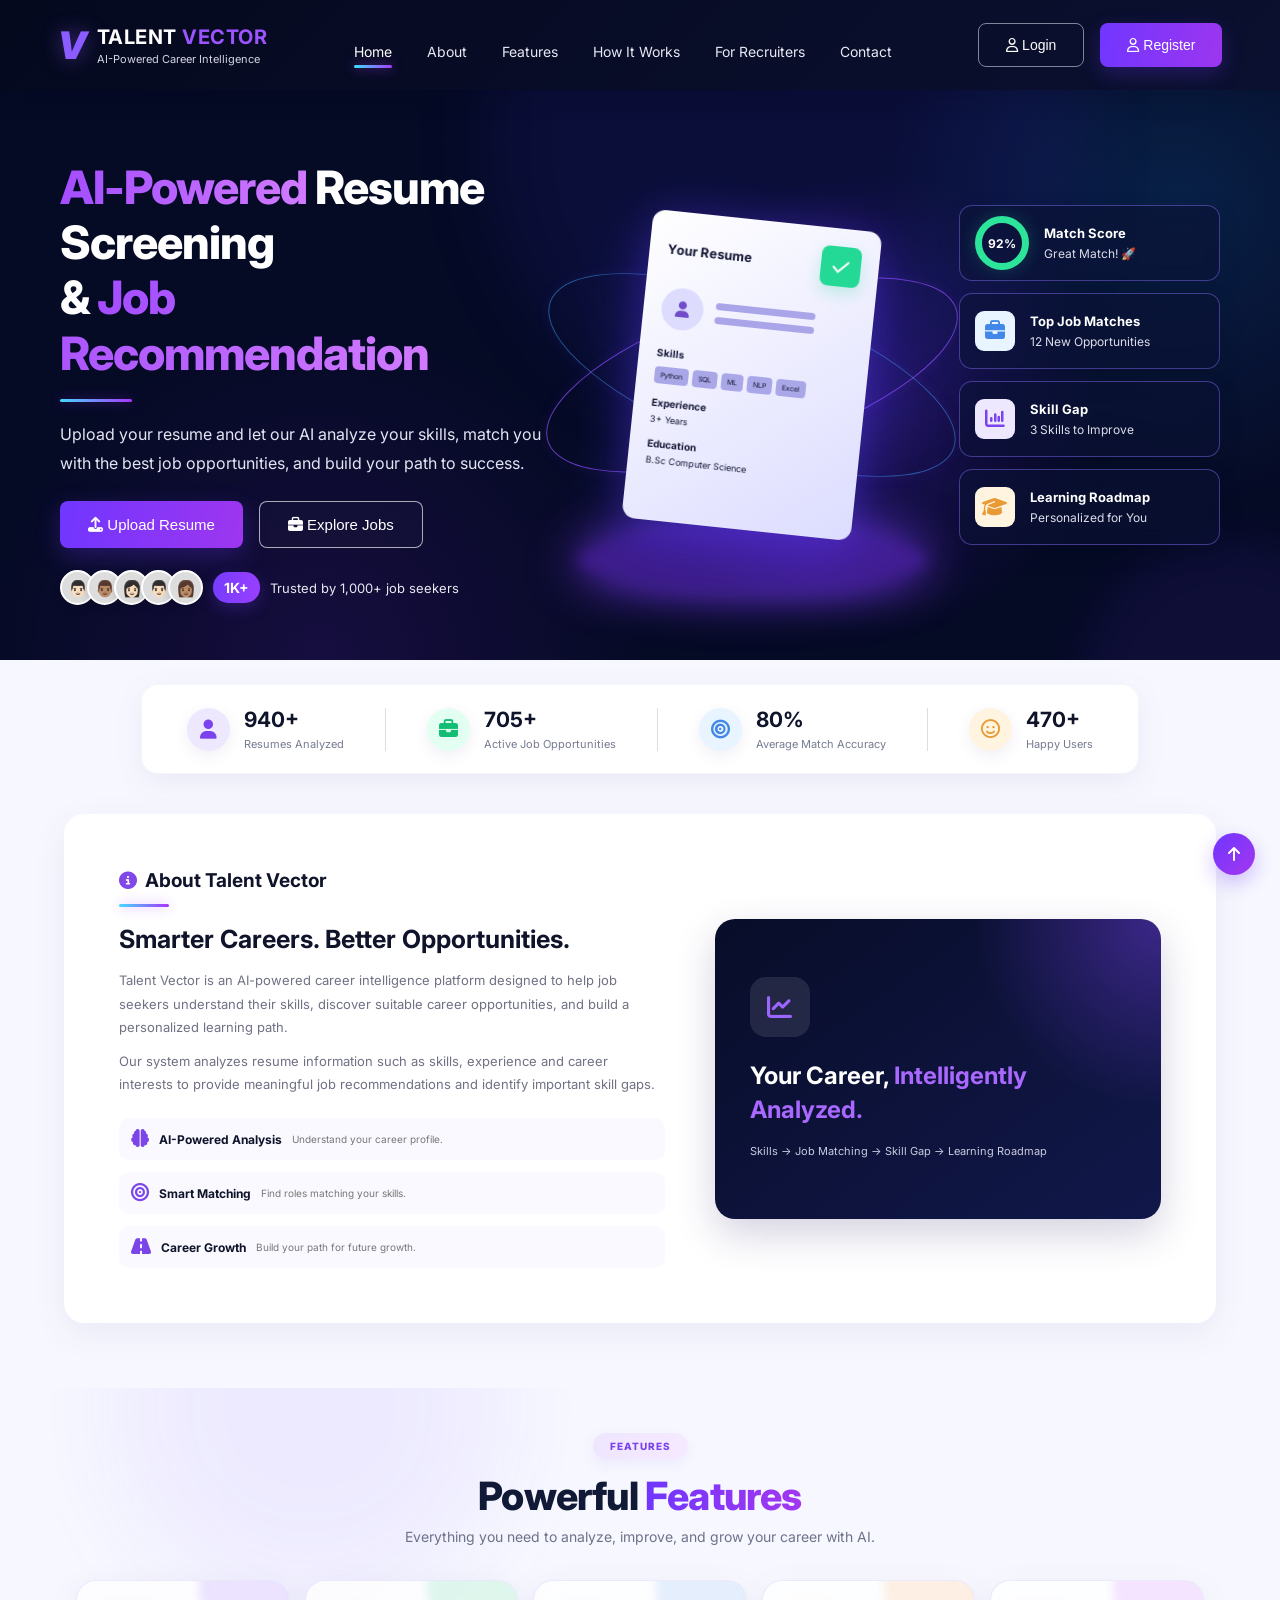
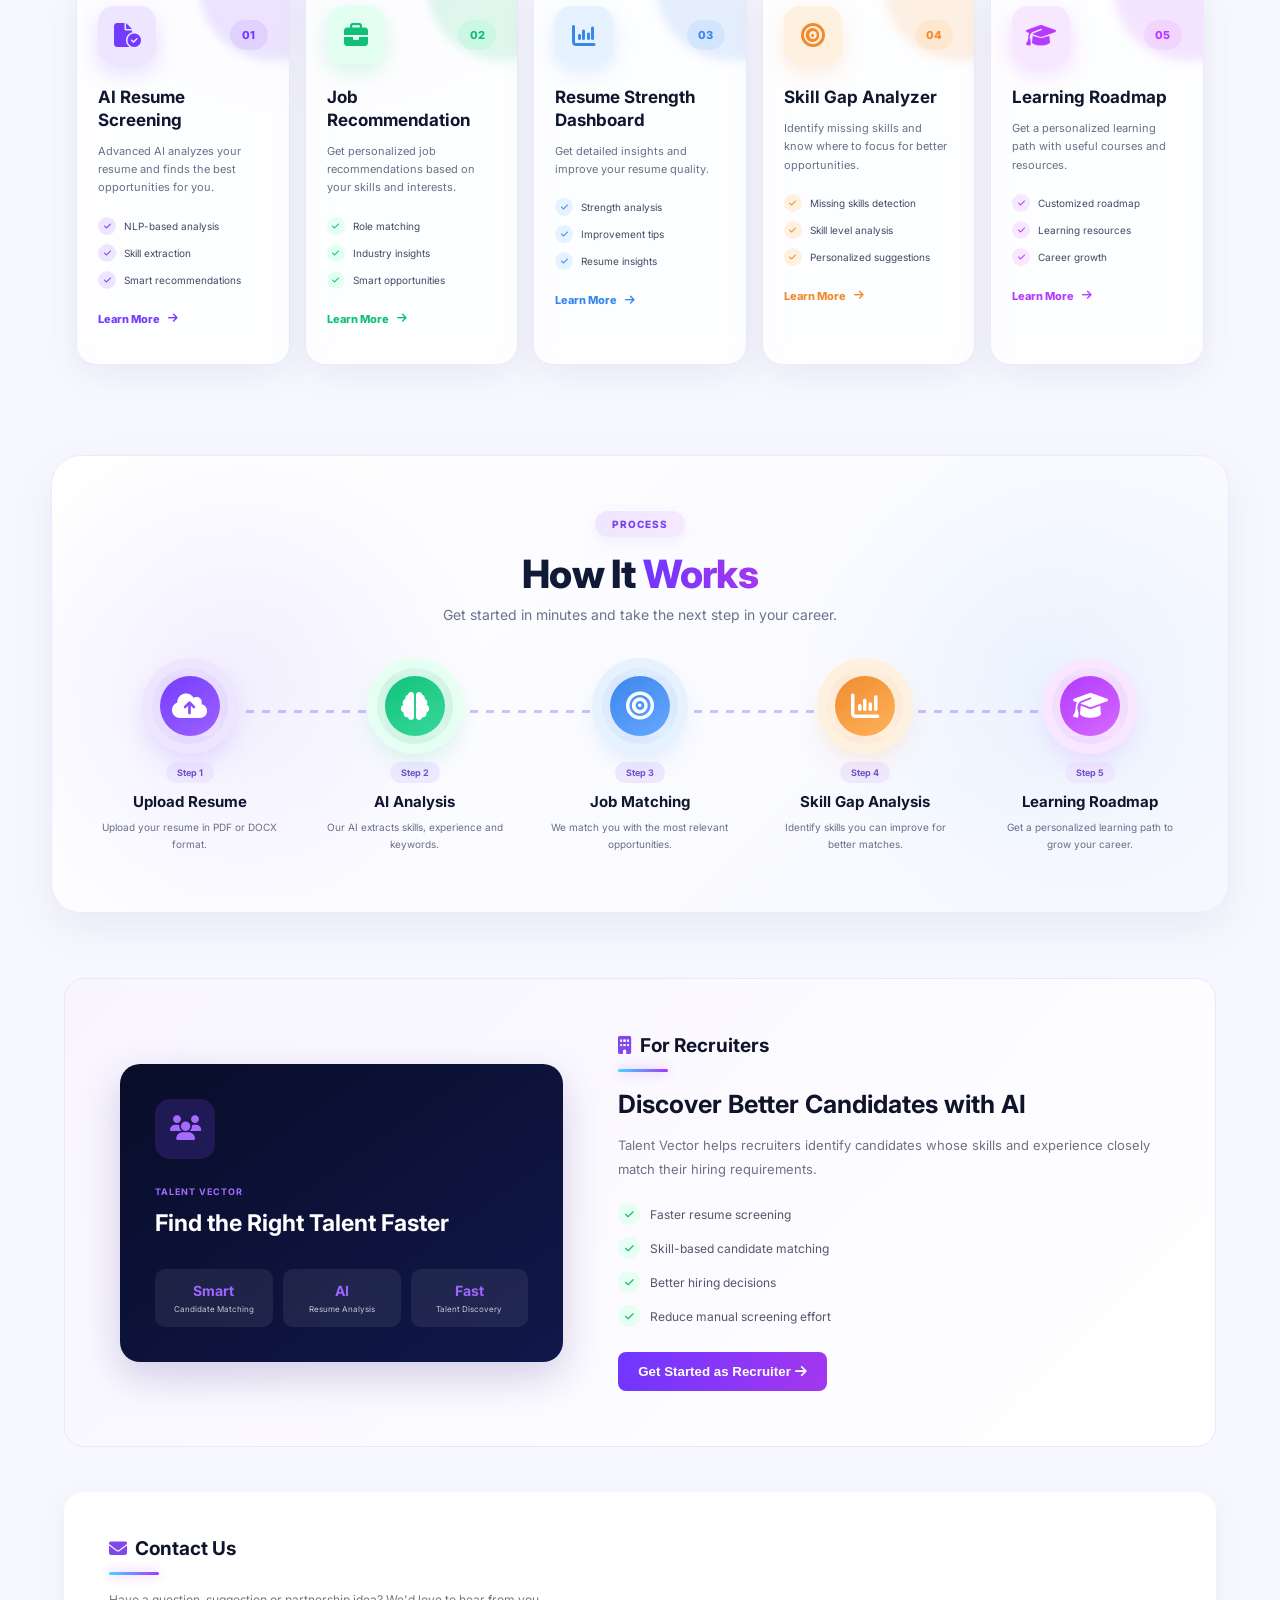
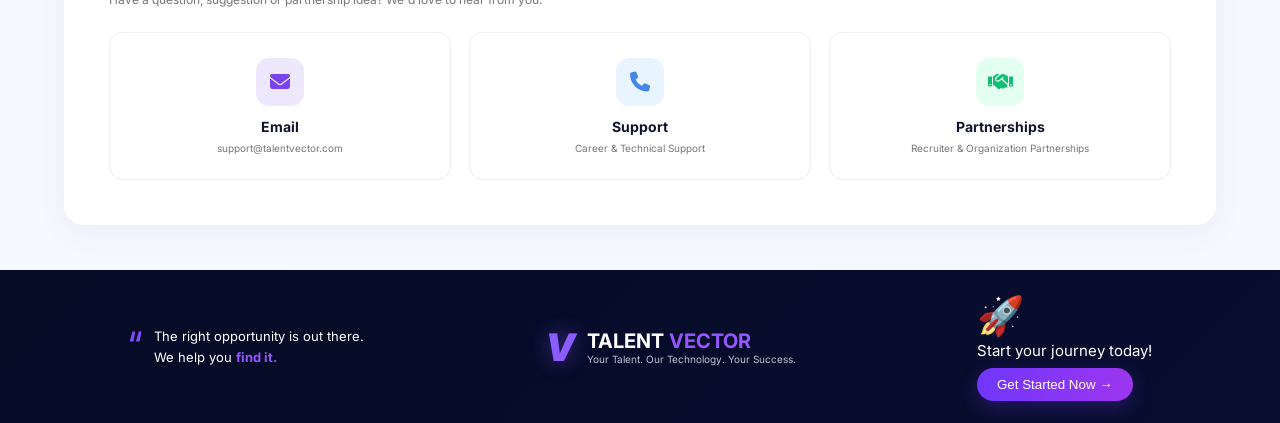
==== index.html @ 970f3a68 "Initial Talent Vector project" ====
<!DOCTYPE html>
<html lang="en">

<head>
    <meta charset="UTF-8">
    <meta name="viewport" content="width=device-width, initial-scale=1.0">

    <title>Talent Vector - AI Career Intelligence</title>

    <link rel="stylesheet" href="style.css">

    <link rel="preconnect" href="https://fonts.googleapis.com">
    <link rel="preconnect" href="https://fonts.gstatic.com" crossorigin>

    <link href="https://fonts.googleapis.com/css2?family=Inter:wght@400;500;600;700;800&display=swap"
          rel="stylesheet">

    <link rel="stylesheet"
          href="https://cdnjs.cloudflare.com/ajax/libs/font-awesome/6.5.2/css/all.min.css">
</head>

<body>

<!-- =====================================================
     NAVBAR
===================================================== -->

<header class="navbar" id="top">

    <div class="logo">

        <div class="logo-icon">V</div>

        <div>
            <h2>TALENT <span>VECTOR</span></h2>
            <p>AI-Powered Career Intelligence</p>
        </div>

    </div>


    <nav>

        <a href="#home" class="active">
            Home
        </a>

        <a href="#about">
            About
        </a>

        <a href="#features">
            Features
        </a>

        <a href="#how">
            How It Works
        </a>

        <a href="#recruiters">
            For Recruiters
        </a>

        <a href="#contact">
            Contact
        </a>

    </nav>


    <div class="nav-buttons">

        <button class="login-btn"
                onclick="window.location.href='login.html'">

            <i class="fa-regular fa-user"></i>
            Login

        </button>


        <button class="register-btn"
                onclick="window.location.href='register.html'">

            <i class="fa-regular fa-user"></i>
            Register

        </button>

    </div>

</header>


<!-- =====================================================
     HOME / HERO
===================================================== -->

<section class="hero" id="home">

    <div class="hero-content">

        <h1>

            <span>AI-Powered</span>
            Resume Screening

            <br>

            & <span>Job Recommendation</span>

        </h1>


        <div class="title-line"></div>


        <p>

            Upload your resume and let our AI analyze your skills,
            match you with the best job opportunities, and
            build your path to success.

        </p>


        <div class="hero-buttons">

            <button class="primary-btn"
                    onclick="uploadResume()">

                <i class="fa-solid fa-upload"></i>

                Upload Resume

            </button>


            <button class="secondary-btn"
                    onclick="window.location.href='dashboard.html'">

                <i class="fa-solid fa-briefcase"></i>

                Explore Jobs

            </button>

        </div>


        <div class="trusted">

            <div class="avatars">

                <span>👨🏻</span>
                <span>👨🏽</span>
                <span>👩🏻</span>
                <span>👨🏻</span>
                <span>👩🏽</span>

            </div>


            <div class="trusted-number">
                1K+
            </div>


            <p>
                Trusted by 1,000+ job seekers
            </p>

        </div>


        <input
            type="file"
            id="resumeInput"
            accept=".pdf,.doc,.docx"
            hidden>

    </div>



    <!-- =================================================
         RESUME VISUAL
    ================================================== -->

    <div class="resume-area">

        <div class="orbit orbit1"></div>
        <div class="orbit orbit2"></div>


        <div class="resume-card">

            <div class="resume-header">

                <strong>
                    Your Resume
                </strong>

                <div class="shield">
                    ✓
                </div>

            </div>


            <div class="profile">

                <div class="profile-icon">

                    <i class="fa-solid fa-user"></i>

                </div>


                <div class="profile-lines">

                    <span></span>
                    <span></span>

                </div>

            </div>


            <h4>
                Skills
            </h4>


            <div class="skills">

                <span>Python</span>
                <span>SQL</span>
                <span>ML</span>
                <span>NLP</span>
                <span>Excel</span>

            </div>


            <h4>
                Experience
            </h4>

            <p>
                3+ Years
            </p>


            <h4>
                Education
            </h4>

            <p>
                B.Sc Computer Science
            </p>

        </div>


        <div class="glow-circle"></div>

    </div>



    <!-- =================================================
         SCORE CARDS
    ================================================== -->

    <div class="score-cards">

        <div class="score-card">

            <div class="circle-score">

                <span>
                    92%
                </span>

            </div>


            <div>

                <h3>
                    Match Score
                </h3>

                <p>
                    Great Match! 🚀
                </p>

            </div>

        </div>


        <div class="score-card">

            <div class="card-icon blue">

                <i class="fa-solid fa-briefcase"></i>

            </div>


            <div>

                <h3>
                    Top Job Matches
                </h3>

                <p>
                    12 New Opportunities
                </p>

            </div>

        </div>


        <div class="score-card">

            <div class="card-icon purple">

                <i class="fa-solid fa-chart-column"></i>

            </div>


            <div>

                <h3>
                    Skill Gap
                </h3>

                <p>
                    3 Skills to Improve
                </p>

            </div>

        </div>


        <div class="score-card">

            <div class="card-icon orange">

                <i class="fa-solid fa-graduation-cap"></i>

            </div>


            <div>

                <h3>
                    Learning Roadmap
                </h3>

                <p>
                    Personalized for You
                </p>

            </div>

        </div>

    </div>

</section>



<!-- =====================================================
     STATISTICS
===================================================== -->

<section class="stats">

    <div class="stat">

        <div class="stat-icon purple">
            <i class="fa-solid fa-user"></i>
        </div>

        <div>

            <h2>
                1,000+
            </h2>

            <p>
                Resumes Analyzed
            </p>

        </div>

    </div>


    <div class="divider"></div>


    <div class="stat">

        <div class="stat-icon green">
            <i class="fa-solid fa-briefcase"></i>
        </div>

        <div>

            <h2>
                750+
            </h2>

            <p>
                Active Job Opportunities
            </p>

        </div>

    </div>


    <div class="divider"></div>


    <div class="stat">

        <div class="stat-icon blue">
            <i class="fa-solid fa-bullseye"></i>
        </div>

        <div>

            <h2>
                85%
            </h2>

            <p>
                Average Match Accuracy
            </p>

        </div>

    </div>


    <div class="divider"></div>


    <div class="stat">

        <div class="stat-icon orange">
            <i class="fa-regular fa-face-smile"></i>
        </div>

        <div>

            <h2>
                500+
            </h2>

            <p>
                Happy Users
            </p>

        </div>

    </div>

</section>



<!-- =====================================================
     ABOUT
===================================================== -->

<section class="about-section" id="about">

    <div class="about-content">

        <div class="section-heading">

            <i class="fa-solid fa-circle-info"></i>

            <h2>
                About Talent Vector
            </h2>

        </div>


        <div class="heading-line"></div>


        <h3>
            Smarter Careers. Better Opportunities.
        </h3>


        <p>
            Talent Vector is an AI-powered career intelligence
            platform designed to help job seekers understand
            their skills, discover suitable career opportunities,
            and build a personalized learning path.
        </p>


        <p>
            Our system analyzes resume information such as
            skills, experience and career interests to provide
            meaningful job recommendations and identify
            important skill gaps.
        </p>


        <div class="about-highlights">

            <div>

                <i class="fa-solid fa-brain"></i>

                <strong>
                    AI-Powered Analysis
                </strong>

                <span>
                    Understand your career profile.
                </span>

            </div>


            <div>

                <i class="fa-solid fa-bullseye"></i>

                <strong>
                    Smart Matching
                </strong>

                <span>
                    Find roles matching your skills.
                </span>

            </div>


            <div>

                <i class="fa-solid fa-road"></i>

                <strong>
                    Career Growth
                </strong>

                <span>
                    Build your path for future growth.
                </span>

            </div>

        </div>

    </div>


    <div class="about-visual">

        <div class="about-box">

            <div class="about-icon">
                <i class="fa-solid fa-chart-line"></i>
            </div>

            <h3>
                Your Career,
                <span>Intelligently Analyzed.</span>
            </h3>

            <p>
                Skills → Job Matching → Skill Gap →
                Learning Roadmap
            </p>

        </div>

    </div>

</section>



<!-- =====================================================
     POWERFUL FEATURES
===================================================== -->

<section class="premium-features" id="features">

    <div class="premium-heading">

        <span class="section-pill">
            FEATURES
        </span>

        <h2>
            Powerful <span>Features</span>
        </h2>

        <p>
            Everything you need to analyze, improve,
            and grow your career with AI.
        </p>

    </div>


    <div class="premium-feature-grid">


        <!-- FEATURE 01 -->

        <div class="premium-feature-card feature-purple">

            <div class="feature-top">

                <div class="premium-feature-icon">
                    <i class="fa-solid fa-file-circle-check"></i>
                </div>

                <span class="feature-number">
                    01
                </span>

            </div>


            <h3>
                AI Resume Screening
            </h3>


            <p>
                Advanced AI analyzes your resume
                and finds the best opportunities for you.
            </p>


            <div class="feature-checks">

                <span>
                    <i class="fa-solid fa-check"></i>
                    NLP-based analysis
                </span>

                <span>
                    <i class="fa-solid fa-check"></i>
                    Skill extraction
                </span>

                <span>
                    <i class="fa-solid fa-check"></i>
                    Smart recommendations
                </span>

            </div>


            <a href="#how">
                Learn More
                <i class="fa-solid fa-arrow-right"></i>
            </a>

        </div>



        <!-- FEATURE 02 -->

        <div class="premium-feature-card feature-green">

            <div class="feature-top">

                <div class="premium-feature-icon">
                    <i class="fa-solid fa-briefcase"></i>
                </div>

                <span class="feature-number">
                    02
                </span>

            </div>


            <h3>
                Job Recommendation
            </h3>


            <p>
                Get personalized job recommendations
                based on your skills and interests.
            </p>


            <div class="feature-checks">

                <span>
                    <i class="fa-solid fa-check"></i>
                    Role matching
                </span>

                <span>
                    <i class="fa-solid fa-check"></i>
                    Industry insights
                </span>

                <span>
                    <i class="fa-solid fa-check"></i>
                    Smart opportunities
                </span>

            </div>


            <a href="#how">
                Learn More
                <i class="fa-solid fa-arrow-right"></i>
            </a>

        </div>



        <!-- FEATURE 03 -->

        <div class="premium-feature-card feature-blue">

            <div class="feature-top">

                <div class="premium-feature-icon">
                    <i class="fa-solid fa-chart-column"></i>
                </div>

                <span class="feature-number">
                    03
                </span>

            </div>


            <h3>
                Resume Strength Dashboard
            </h3>


            <p>
                Get detailed insights and improve
                your resume quality.
            </p>


            <div class="feature-checks">

                <span>
                    <i class="fa-solid fa-check"></i>
                    Strength analysis
                </span>

                <span>
                    <i class="fa-solid fa-check"></i>
                    Improvement tips
                </span>

                <span>
                    <i class="fa-solid fa-check"></i>
                    Resume insights
                </span>

            </div>


            <a href="#how">
                Learn More
                <i class="fa-solid fa-arrow-right"></i>
            </a>

        </div>



        <!-- FEATURE 04 -->

        <div class="premium-feature-card feature-orange">

            <div class="feature-top">

                <div class="premium-feature-icon">
                    <i class="fa-solid fa-bullseye"></i>
                </div>

                <span class="feature-number">
                    04
                </span>

            </div>


            <h3>
                Skill Gap Analyzer
            </h3>


            <p>
                Identify missing skills and know
                where to focus for better opportunities.
            </p>


            <div class="feature-checks">

                <span>
                    <i class="fa-solid fa-check"></i>
                    Missing skills detection
                </span>

                <span>
                    <i class="fa-solid fa-check"></i>
                    Skill level analysis
                </span>

                <span>
                    <i class="fa-solid fa-check"></i>
                    Personalized suggestions
                </span>

            </div>


            <a href="#how">
                Learn More
                <i class="fa-solid fa-arrow-right"></i>
            </a>

        </div>



        <!-- FEATURE 05 -->

        <div class="premium-feature-card feature-pink">

            <div class="feature-top">

                <div class="premium-feature-icon">
                    <i class="fa-solid fa-graduation-cap"></i>
                </div>

                <span class="feature-number">
                    05
                </span>

            </div>


            <h3>
                Learning Roadmap
            </h3>


            <p>
                Get a personalized learning path
                with useful courses and resources.
            </p>


            <div class="feature-checks">

                <span>
                    <i class="fa-solid fa-check"></i>
                    Customized roadmap
                </span>

                <span>
                    <i class="fa-solid fa-check"></i>
                    Learning resources
                </span>

                <span>
                    <i class="fa-solid fa-check"></i>
                    Career growth
                </span>

            </div>


            <a href="#how">
                Learn More
                <i class="fa-solid fa-arrow-right"></i>
            </a>

        </div>

    </div>

</section>



<!-- =====================================================
     HOW IT WORKS
===================================================== -->

<section class="premium-how" id="how">

    <div class="premium-heading">

        <span class="section-pill">
            PROCESS
        </span>

        <h2>
            How It <span>Works</span>
        </h2>

        <p>
            Get started in minutes and take the next
            step in your career.
        </p>

    </div>


    <div class="process-wrapper">

        <div class="process-line"></div>


        <!-- STEP 1 -->

        <div class="process-step">

            <div class="process-icon process-purple">

                <i class="fa-solid fa-cloud-arrow-up"></i>

            </div>

            <span class="process-number">
                Step 1
            </span>

            <h3>
                Upload Resume
            </h3>

            <p>
                Upload your resume in PDF
                or DOCX format.
            </p>

        </div>



        <!-- STEP 2 -->

        <div class="process-step">

            <div class="process-icon process-green">

                <i class="fa-solid fa-brain"></i>

            </div>

            <span class="process-number">
                Step 2
            </span>

            <h3>
                AI Analysis
            </h3>

            <p>
                Our AI extracts skills,
                experience and keywords.
            </p>

        </div>



        <!-- STEP 3 -->

        <div class="process-step">

            <div class="process-icon process-blue">

                <i class="fa-solid fa-bullseye"></i>

            </div>

            <span class="process-number">
                Step 3
            </span>

            <h3>
                Job Matching
            </h3>

            <p>
                We match you with the most
                relevant opportunities.
            </p>

        </div>



        <!-- STEP 4 -->

        <div class="process-step">

            <div class="process-icon process-orange">

                <i class="fa-solid fa-chart-column"></i>

            </div>

            <span class="process-number">
                Step 4
            </span>

            <h3>
                Skill Gap Analysis
            </h3>

            <p>
                Identify skills you can improve
                for better matches.
            </p>

        </div>



        <!-- STEP 5 -->

        <div class="process-step">

            <div class="process-icon process-pink">

                <i class="fa-solid fa-graduation-cap"></i>

            </div>

            <span class="process-number">
                Step 5
            </span>

            <h3>
                Learning Roadmap
            </h3>

            <p>
                Get a personalized learning
                path to grow your career.
            </p>

        </div>

    </div>

</section>



<!-- =====================================================
     FOR RECRUITERS
===================================================== -->

<section class="recruiter-section" id="recruiters">

    <div class="recruiter-visual">

        <div class="recruiter-card">

            <div class="recruiter-icon">

                <i class="fa-solid fa-users"></i>

            </div>


            <div>

                <span>
                    TALENT VECTOR
                </span>

                <h3>
                    Find the Right Talent Faster
                </h3>

            </div>


            <div class="recruiter-stats">

                <div>
                    <strong>Smart</strong>
                    <small>Candidate Matching</small>
                </div>

                <div>
                    <strong>AI</strong>
                    <small>Resume Analysis</small>
                </div>

                <div>
                    <strong>Fast</strong>
                    <small>Talent Discovery</small>
                </div>

            </div>

        </div>

    </div>


    <div class="recruiter-content">

        <div class="section-heading">

            <i class="fa-solid fa-building"></i>

            <h2>
                For Recruiters
            </h2>

        </div>


        <div class="heading-line"></div>


        <h3>
            Discover Better Candidates with AI
        </h3>


        <p>
            Talent Vector helps recruiters identify candidates
            whose skills and experience closely match their
            hiring requirements.
        </p>


        <div class="recruiter-points">

            <div>

                <i class="fa-solid fa-check"></i>

                <span>
                    Faster resume screening
                </span>

            </div>


            <div>

                <i class="fa-solid fa-check"></i>

                <span>
                    Skill-based candidate matching
                </span>

            </div>


            <div>

                <i class="fa-solid fa-check"></i>

                <span>
                    Better hiring decisions
                </span>

            </div>


            <div>

                <i class="fa-solid fa-check"></i>

                <span>
                    Reduce manual screening effort
                </span>

            </div>

        </div>


        <button class="recruiter-btn"
                onclick="window.location.href='register.html'">

            Get Started as Recruiter

            <i class="fa-solid fa-arrow-right"></i>

        </button>

    </div>

</section>



<!-- =====================================================
     CONTACT
===================================================== -->

<section class="contact-section" id="contact">

    <div class="contact-heading">

        <div class="section-heading">

            <i class="fa-solid fa-envelope"></i>

            <h2>
                Contact Us
            </h2>

        </div>


        <div class="heading-line"></div>


        <p>
            Have a question, suggestion or partnership idea?
            We'd love to hear from you.
        </p>

    </div>


    <div class="contact-grid">

        <div class="contact-card">

            <div class="contact-icon purple">

                <i class="fa-solid fa-envelope"></i>

            </div>

            <h3>
                Email
            </h3>

            <p>
                support@talentvector.com
            </p>

        </div>


        <div class="contact-card">

            <div class="contact-icon blue">

                <i class="fa-solid fa-phone"></i>

            </div>

            <h3>
                Support
            </h3>

            <p>
                Career & Technical Support
            </p>

        </div>


        <div class="contact-card">

            <div class="contact-icon green">

                <i class="fa-solid fa-handshake"></i>

            </div>

            <h3>
                Partnerships
            </h3>

            <p>
                Recruiter & Organization Partnerships
            </p>

        </div>

    </div>

</section>



<!-- =====================================================
     FOOTER
===================================================== -->

<footer>

    <div class="quote">

        <span>
            “
        </span>

        <p>

            The right opportunity is out there.
            <br>

            We help you <strong>find it.</strong>

        </p>

    </div>


    <div class="footer-logo">

        <div class="logo-icon">
            V
        </div>

        <div>

            <h2>
                TALENT <span>VECTOR</span>
            </h2>

            <p>
                Your Talent. Our Technology. Your Success.
            </p>

        </div>

    </div>


    <div class="start">

        <div class="rocket">
            🚀
        </div>

        <div>

            <p>
                Start your journey today!
            </p>

            <button onclick="window.location.href='register.html'">
                Get Started Now →
            </button>

        </div>

    </div>

</footer>



<!-- =====================================================
     BACK TO TOP
===================================================== -->

<a href="#top"
   class="back-to-top">

    <i class="fa-solid fa-arrow-up"></i>

</a>



<script src="script.js"></script>

</body>
</html>
---- style.css ----
* {
    margin: 0;
    padding: 0;
    box-sizing: border-box;
}

html {
    scroll-behavior: smooth;
}

body {
    font-family: "Inter", Arial, sans-serif;
    background: #f7f8ff;
    color: #10142b;
    overflow-x: hidden;
}

/* =========================
   NAVBAR
========================= */

.navbar {
    height: 90px;
    padding: 0 4.5%;
    background: linear-gradient(135deg, #05091e, #0b1030);
    display: flex;
    align-items: center;
    justify-content: space-between;
    color: white;
    position: relative;
    z-index: 50;
    box-shadow: 0 5px 25px rgba(5, 9, 30, .18);
}

.logo {
    display: flex;
    align-items: center;
    gap: 10px;
}

.logo-icon {
    font-size: 38px;
    font-weight: 900;
    font-style: italic;
    color: #8b5cff;
    text-shadow: 0 0 20px rgba(139, 92, 255, .45);
}

.logo h2 {
    font-size: 20px;
    letter-spacing: .5px;
}

.logo h2 span {
    color: #9b54ff;
}

.logo p {
    font-size: 11px;
    color: #d3d5e4;
    margin-top: 3px;
}

nav {
    display: flex;
    gap: 35px;
}

nav a {
    color: #e8e9f5;
    text-decoration: none;
    font-size: 14px;
    padding: 34px 0 22px;
    position: relative;
    transition: .25s ease;
}

nav a:hover {
    color: white;
}

nav a.active {
    color: white;
}

nav a.active::after {
    content: "";
    position: absolute;
    left: 0;
    right: 0;
    bottom: 14px;
    height: 3px;
    background: linear-gradient(90deg, #3ddcff, #a53cff);
    border-radius: 5px;
    box-shadow: 0 0 12px rgba(165, 60, 255, .7);
}

.nav-buttons {
    display: flex;
    gap: 16px;
}

.login-btn,
.register-btn {
    padding: 13px 27px;
    border-radius: 8px;
    font-size: 14px;
    cursor: pointer;
    transition: .25s ease;
}

.login-btn {
    background: transparent;
    color: white;
    border: 1px solid #81849b;
}

.login-btn:hover {
    border-color: #a98aff;
    background: rgba(255,255,255,.06);
    transform: translateY(-2px);
}

.register-btn {
    border: none;
    color: white;
    background: linear-gradient(100deg, #7136ff, #9c36ef);
    box-shadow: 0 7px 20px rgba(113,54,255,.25);
}

.register-btn:hover {
    transform: translateY(-2px);
    box-shadow: 0 10px 27px rgba(113,54,255,.38);
}

/* =========================
   HERO
========================= */

.hero {
    min-height: 475px;
    padding: 55px 4.7%;
    display: grid;
    grid-template-columns: 1.3fr .95fr .7fr;
    gap: 30px;
    position: relative;
    overflow: hidden;
    background:
        radial-gradient(circle at 68% 55%, rgba(105, 45, 255, .27), transparent 25%),
        radial-gradient(circle at 92% 20%, rgba(30, 150, 255, .16), transparent 24%),
        radial-gradient(circle at 25% 100%, rgba(145, 40, 255, .12), transparent 30%),
        #050a25;
    color: white;
}

/* Background glow */

.hero::before {
    content: "";
    position: absolute;
    width: 600px;
    height: 600px;
    left: 38%;
    top: -250px;
    border-radius: 50%;
    background: rgba(73, 55, 255, .09);
    filter: blur(35px);
    pointer-events: none;
}

.hero::after {
    content: "";
    position: absolute;
    width: 300px;
    height: 300px;
    right: -100px;
    bottom: -180px;
    border-radius: 50%;
    background: #743cff;
    opacity: .08;
    filter: blur(20px);
    pointer-events: none;
}

.hero-content {
    z-index: 2;
    position: relative;
    padding-top: 15px;
}

.hero h1 {
    font-size: 46px;
    line-height: 1.2;
    font-weight: 800;
    letter-spacing: -1px;
}

.hero h1 span {
    background: linear-gradient(90deg, #a34dff, #d17aff);
    -webkit-background-clip: text;
    background-clip: text;
    color: transparent;
}

.title-line,
.heading-line {
    width: 72px;
    height: 3px;
    margin: 18px 0;
    background: linear-gradient(90deg, #45d8ff, #a735ff);
    border-radius: 20px;
    box-shadow: 0 0 12px rgba(167,53,255,.45);
}

.hero-content > p {
    max-width: 500px;
    color: #e3e5f3;
    font-size: 16px;
    line-height: 1.8;
}

/* =========================
   HERO BUTTONS
========================= */

.hero-buttons {
    display: flex;
    gap: 16px;
    margin-top: 24px;
}

.primary-btn,
.secondary-btn {
    padding: 14px 28px;
    border-radius: 8px;
    font-size: 15px;
    cursor: pointer;
    transition: .25s ease;
}

.primary-btn {
    border: none;
    color: white;
    background: linear-gradient(100deg, #7036ff, #9e36ef);
    box-shadow: 0 8px 25px rgba(112,54,255,.28);
}

.primary-btn:hover {
    transform: translateY(-3px);
    box-shadow: 0 12px 30px rgba(112,54,255,.4);
}

.secondary-btn {
    background: rgba(255,255,255,.02);
    color: white;
    border: 1px solid rgba(255,255,255,.65);
}

.secondary-btn:hover {
    background: rgba(255,255,255,.08);
    border-color: #a98aff;
    transform: translateY(-3px);
}

/* =========================
   TRUSTED USERS
========================= */

.trusted {
    display: flex;
    align-items: center;
    gap: 10px;
    margin-top: 22px;
}

.avatars {
    display: flex;
}

.avatars span {
    width: 35px;
    height: 35px;
    border-radius: 50%;
    border: 2px solid white;
    background: #ddd;
    display: grid;
    place-items: center;
    margin-right: -8px;
    box-shadow: 0 4px 10px rgba(0,0,0,.15);
}

.trusted-number {
    margin-left: 8px;
    background: linear-gradient(100deg, #743cff, #9b3fff);
    border-radius: 15px;
    padding: 7px 11px;
    font-size: 14px;
    font-weight: 700;
    box-shadow: 0 5px 15px rgba(116,60,255,.25);
}

.trusted p {
    color: #e7e8f0;
    font-size: 13px;
}

/* =========================
   RESUME AREA
========================= */

.resume-area {
    position: relative;
    display: flex;
    align-items: center;
    justify-content: center;
    min-height: 360px;
}

.resume-card {
    width: 230px;
    height: 310px;
    background: linear-gradient(145deg, #ffffff, #dcdcff);
    color: #151735;
    padding: 18px;
    border-radius: 13px;
    transform: rotate(6deg);
    box-shadow:
        0 20px 60px rgba(81,54,255,.4),
        0 0 45px rgba(120,60,255,.18);
    z-index: 3;
    animation: floatResume 4s ease-in-out infinite;
}

@keyframes floatResume {
    0%, 100% {
        transform: rotate(6deg) translateY(0);
    }

    50% {
        transform: rotate(6deg) translateY(-10px);
    }
}

.resume-header {
    display: flex;
    justify-content: space-between;
    align-items: center;
    font-size: 13px;
}

.shield {
    width: 40px;
    height: 40px;
    background: #24d996;
    color: white;
    border-radius: 8px;
    display: grid;
    place-items: center;
    font-size: 25px;
    box-shadow: 0 6px 15px rgba(36,217,150,.25);
}

.profile {
    display: flex;
    align-items: center;
    gap: 12px;
    margin: 18px 0;
}

.profile-icon {
    width: 42px;
    height: 42px;
    border-radius: 50%;
    background: #dddcff;
    color: #714dca;
    display: grid;
    place-items: center;
}

.profile-lines {
    width: 100px;
}

.profile-lines span {
    display: block;
    height: 7px;
    margin: 7px 0;
    background: #aaa5e9;
    border-radius: 5px;
}

.resume-card h4 {
    font-size: 10px;
    margin-top: 13px;
}

.resume-card p {
    font-size: 9px;
    margin-top: 5px;
}

.skills {
    display: flex;
    gap: 4px;
    flex-wrap: wrap;
    margin-top: 8px;
}

.skills span {
    padding: 4px 6px;
    border-radius: 4px;
    background: #aaa7e8;
    font-size: 7px;
}

/* =========================
   ORBITS
========================= */

.orbit {
    position: absolute;
    border: 1px solid rgba(145,80,255,.7);
    border-radius: 50%;
    width: 430px;
    height: 150px;
    transform: rotate(-18deg);
    box-shadow: 0 0 15px rgba(145,80,255,.08);
}

.orbit2 {
    transform: rotate(20deg);
    border-color: rgba(64,168,255,.5);
}

.glow-circle {
    position: absolute;
    bottom: 15px;
    width: 350px;
    height: 60px;
    border-radius: 50%;
    background: rgba(126,50,255,.45);
    box-shadow: 0 0 50px #813bff;
    filter: blur(7px);
}

/* =========================
   SCORE CARDS
========================= */

.score-cards {
    display: flex;
    flex-direction: column;
    gap: 12px;
    justify-content: center;
    z-index: 2;
}

.score-card {
    height: 76px;
    border: 1px solid rgba(111,95,220,.55);
    border-radius: 13px;
    padding: 12px 15px;
    display: flex;
    align-items: center;
    gap: 15px;
    background: rgba(12,18,52,.58);
    backdrop-filter: blur(10px);
    box-shadow: 0 8px 25px rgba(0,0,0,.12);
    transition: .25s ease;
}

.score-card:hover {
    transform: translateX(-5px);
    border-color: rgba(160,120,255,.8);
    background: rgba(22,28,70,.72);
    box-shadow: 0 12px 30px rgba(71,43,180,.2);
}

.score-card h3 {
    font-size: 13px;
    margin-bottom: 5px;
}

.score-card p {
    font-size: 12px;
    color: #ddddea;
}

.circle-score {
    width: 54px;
    height: 54px;
    border-radius: 50%;
    display: grid;
    place-items: center;
    font-size: 12px;
    font-weight: 700;
    border: 7px solid #2de49b;
    box-shadow: 0 0 18px rgba(45,228,155,.2);
}

.card-icon {
    width: 40px;
    height: 40px;
    border-radius: 9px;
    display: grid;
    place-items: center;
    font-size: 20px;
}

/* =========================
   COLORS
========================= */

.purple {
    color: #7a43ee;
    background: #eee8ff;
}

.green {
    color: #13bd73;
    background: #e3fff2;
}

.blue {
    color: #4388e8;
    background: #e8f4ff;
}

.orange {
    color: #e89a35;
    background: #fff4df;
}

/* =========================
   STATS
========================= */

.stats {
    width: 78%;
    margin: 24px auto;
    min-height: 90px;
    background: rgba(255,255,255,.92);
    border-radius: 17px;
    box-shadow: 0 8px 30px rgba(50,50,100,.08);
    border: 1px solid rgba(130,110,210,.08);
    display: flex;
    align-items: center;
    justify-content: space-around;
    padding: 10px 25px;
}

.stat {
    display: flex;
    align-items: center;
    gap: 14px;
    transition: .25s ease;
}

.stat:hover {
    transform: translateY(-3px);
}

.stat-icon {
    width: 43px;
    height: 43px;
    border-radius: 50%;
    display: grid;
    place-items: center;
    font-size: 19px;
    box-shadow: 0 5px 15px rgba(70,60,150,.08);
}

.stat h2 {
    font-size: 21px;
}

.stat p {
    font-size: 11px;
    margin-top: 5px;
    color: #777b91;
}

.divider {
    height: 43px;
    width: 1px;
    background: #ddd;
}

/* =========================
   MAIN SECTIONS
========================= */

.main-sections {
    display: grid;
    grid-template-columns: 1.05fr .95fr;
    gap: 25px;
    padding: 0 2.5% 35px;
}

.feature-section,
.how-section {
    background: rgba(255,255,255,.88);
    border-radius: 16px;
    padding: 20px;
    border: 1px solid #ededf5;
    box-shadow: 0 7px 25px rgba(50,50,100,.05);
}

/* =========================
   SECTION HEADINGS
========================= */

.section-heading {
    display: flex;
    align-items: center;
    gap: 8px;
}

.section-heading i {
    color: #8148e9;
    font-size: 18px;
}

.section-heading h2 {
    font-size: 19px;
}

.heading-line {
    width: 50px;
    margin: 12px 0 17px;
}

/* =========================
   FEATURES
========================= */

.feature-grid {
    display: grid;
    grid-template-columns: repeat(5, 1fr);
    gap: 10px;
}

.feature-card {
    background: white;
    border: 1px solid #e9e9f3;
    border-radius: 13px;
    padding: 15px 10px;
    text-align: center;
    min-height: 190px;
    box-shadow: 0 5px 15px rgba(50,50,100,.04);
    transition: .25s ease;
}

.feature-card:hover {
    transform: translateY(-5px);
    border-color: #ddd1ff;
    box-shadow: 0 12px 25px rgba(80,50,160,.11);
}

.feature-icon {
    width: 48px;
    height: 48px;
    border-radius: 13px;
    margin: 0 auto 12px;
    display: grid;
    place-items: center;
    font-size: 22px;
    transition: .25s ease;
}

.feature-card:hover .feature-icon {
    transform: scale(1.08);
}

.feature-card h3 {
    font-size: 11px;
    line-height: 1.4;
}

.feature-card p {
    font-size: 9px;
    line-height: 1.6;
    margin-top: 10px;
    color: #777;
}

/* =========================
   HOW IT WORKS
========================= */

.steps {
    display: flex;
    justify-content: space-between;
    align-items: center;
}

.step {
    text-align: center;
    width: 17%;
}

.step-icon {
    width: 56px;
    height: 56px;
    border-radius: 50%;
    display: grid;
    place-items: center;
    margin: auto;
    font-size: 22px;
    border: 1px solid #ddd;
    background: #fff;
    box-shadow: 0 6px 15px rgba(70,60,150,.07);
    transition: .25s ease;
}

.step:hover .step-icon {
    transform: translateY(-5px) scale(1.05);
    border-color: #cdbbff;
    box-shadow: 0 10px 22px rgba(90,60,180,.13);
}

.step small {
    display: block;
    color: #5274be;
    font-size: 9px;
    margin-top: 10px;
}

.step h3 {
    font-size: 11px;
    margin-top: 7px;
}

.step p {
    font-size: 9px;
    line-height: 1.6;
    margin-top: 8px;
    color: #777;
}

.arrow {
    font-size: 23px;
    color: #7950dc;
    opacity: .7;
}

/* =========================
   FOOTER
========================= */

footer {
    min-height: 120px;
    padding: 22px 10%;
    background: linear-gradient(135deg, #050a25, #090e31);
    color: white;
    display: flex;
    align-items: center;
    justify-content: space-between;
}

.quote,
.footer-logo,
.start {
    display: flex;
    align-items: center;
    gap: 12px;
}

.quote span {
    font-size: 42px;
    color: #874aff;
}

.quote p {
    font-size: 13px;
    line-height: 1.6;
}

.quote strong {
    color: #9555ff;
}

.footer-logo h2 {
    font-size: 20px;
}

.footer-logo h2 span {
    color: #9555ff;
}

.footer-logo p {
    font-size: 10px;
    color: #bfc2d3;
}

.rocket {
    font-size: 38px;
}

.start {
    display: flex;
    flex-direction: column;
    align-items: flex-start;
    gap: 3px;
}

.start p {
    font-size: 15px;
    margin-bottom: 8px;
}

.start button {
    border: none;
    color: white;
    background: linear-gradient(100deg, #7036ff, #9e36ef);
    padding: 9px 20px;
    border-radius: 18px;
    cursor: pointer;
    transition: .25s ease;
    box-shadow: 0 6px 18px rgba(112,54,255,.25);
}

.start button:hover {
    transform: translateY(-2px);
    box-shadow: 0 9px 22px rgba(112,54,255,.35);
}

/* =========================
   TABLET
========================= */

@media (max-width: 1100px) {

    nav {
        gap: 15px;
    }

    .hero {
        grid-template-columns: 1fr;
        padding-bottom: 45px;
    }

    .resume-area {
        display: none;
    }

    .score-cards {
        display: grid;
        grid-template-columns: repeat(2, 1fr);
    }

    .main-sections {
        grid-template-columns: 1fr;
    }
}

/* =========================
   TABLET / MOBILE
========================= */

@media (max-width: 800px) {

    .navbar {
        height: auto;
        padding: 20px;
        flex-wrap: wrap;
        gap: 20px;
    }

    nav {
        order: 3;
        width: 100%;
        overflow-x: auto;
        gap: 25px;
        padding-bottom: 5px;
    }

    nav a {
        white-space: nowrap;
        padding: 10px 0;
    }

    nav a.active::after {
        bottom: 0;
    }

    .hero h1 {
        font-size: 34px;
    }

    .stats {
        width: 92%;
        flex-wrap: wrap;
        gap: 20px;
        padding: 18px;
    }

    .divider {
        display: none;
    }

    .feature-grid {
        grid-template-columns: repeat(2, 1fr);
    }

    .steps {
        flex-wrap: wrap;
        gap: 20px;
    }

    .step {
        width: 28%;
    }

    .arrow {
        display: none;
    }

    footer {
        flex-direction: column;
        gap: 25px;
        text-align: center;
    }

    .start {
        align-items: center;
    }
}

/* =========================
   MOBILE
========================= */

@media (max-width: 500px) {

    .navbar {
        padding: 16px;
    }

    .logo-icon {
        font-size: 32px;
    }

    .logo h2 {
        font-size: 17px;
    }

    .logo p {
        font-size: 9px;
    }

    .nav-buttons {
        width: 100%;
        gap: 10px;
    }

    .login-btn,
    .register-btn {
        flex: 1;
        padding: 11px 15px;
    }

    .hero {
        padding: 38px 20px 45px;
        min-height: auto;
    }

    .hero h1 {
        font-size: 28px;
        letter-spacing: -.5px;
    }

    .hero-content > p {
        font-size: 13px;
        line-height: 1.7;
    }

    .hero-buttons {
        flex-direction: column;
        gap: 10px;
    }

    .primary-btn,
    .secondary-btn {
        width: 100%;
    }

    .trusted {
        flex-wrap: wrap;
    }

    .score-cards {
        grid-template-columns: 1fr;
    }

    .score-card {
        height: 72px;
    }

    .stats {
        width: 92%;
        flex-direction: column;
        align-items: flex-start;
    }

    .stat {
        width: 100%;
    }

    .main-sections {
        padding: 0 4% 30px;
        gap: 18px;
    }

    .feature-section,
    .how-section {
        padding: 17px;
    }

    .feature-grid {
        grid-template-columns: 1fr;
    }

    .feature-card {
        min-height: 155px;
    }

    .steps {
        gap: 25px 10px;
    }

    .step {
        width: 45%;
    }

    footer {
        padding: 25px 20px;
    }
}

/* =========================
   EXTRA SMALL
========================= */

@media (max-width: 360px) {

    .hero h1 {
        font-size: 25px;
    }

    .logo h2 {
        font-size: 15px;
    }

    .step {
        width: 100%;
    }
}

/* =========================
   ACCESSIBILITY
========================= */

button:focus-visible,
a:focus-visible {
    outline: 2px solid #8b5cf6;
    outline-offset: 3px;
}

/* =========================
   REDUCED MOTION
========================= */

@media (prefers-reduced-motion: reduce) {

    *,
    *::before,
    *::after {
        animation: none !important;
        transition: none !important;
        scroll-behavior: auto !important;
    }
}

/* =========================
   ABOUT SECTION
========================= */

.about-section {
    width: 90%;
    max-width: 1200px;
    margin: 40px auto;
    padding: 55px;
    display: grid;
    grid-template-columns: 1.1fr .9fr;
    gap: 50px;
    align-items: center;
    background: white;
    border-radius: 20px;
    box-shadow: 0 10px 35px rgba(30,30,80,.07);
}

.about-content h3,
.recruiter-content h3 {
    font-size: 25px;
    margin: 15px 0;
}

.about-content > p,
.recruiter-content > p {
    color: #707184;
    font-size: 13px;
    line-height: 1.8;
    margin-top: 10px;
}

.about-highlights {
    display: grid;
    gap: 12px;
    margin-top: 22px;
}

.about-highlights div {
    display: flex;
    align-items: center;
    gap: 10px;
    padding: 12px;
    border-radius: 10px;
    background: #faf9ff;
}

.about-highlights i {
    color: #7b45e8;
    font-size: 18px;
}

.about-highlights strong {
    font-size: 12px;
}

.about-highlights span {
    color: #777;
    font-size: 10px;
}

.about-box {
    min-height: 300px;
    border-radius: 20px;
    padding: 35px;
    display: flex;
    flex-direction: column;
    justify-content: center;
    background:
        radial-gradient(circle at top right, rgba(130,70,255,.4), transparent 35%),
        linear-gradient(145deg,#080d29,#11184a);
    color: white;
    box-shadow: 0 15px 40px rgba(40,30,100,.2);
}

.about-icon {
    width: 60px;
    height: 60px;
    border-radius: 16px;
    display: grid;
    place-items: center;
    background: rgba(255,255,255,.1);
    color: #9d65ff;
    font-size: 25px;
}

.about-box h3 {
    font-size: 24px;
    line-height: 1.4;
    margin-top: 22px;
}

.about-box h3 span {
    color: #a968ff;
}

.about-box p {
    color: #c8cbe0;
    font-size: 11px;
    line-height: 1.7;
    margin-top: 15px;
}


/* =========================
   RECRUITER SECTION
========================= */

.recruiter-section {
    width: 90%;
    max-width: 1200px;
    margin: 45px auto;
    padding: 55px;
    display: grid;
    grid-template-columns: .9fr 1.1fr;
    gap: 55px;
    align-items: center;
    background: linear-gradient(135deg,#f8f5ff,#ffffff);
    border: 1px solid #ebe6fa;
    border-radius: 20px;
}

.recruiter-card {
    padding: 35px;
    border-radius: 20px;
    background: linear-gradient(145deg,#080d29,#11184a);
    color: white;
    box-shadow: 0 15px 40px rgba(50,30,130,.2);
}

.recruiter-icon {
    width: 60px;
    height: 60px;
    display: grid;
    place-items: center;
    border-radius: 15px;
    background: rgba(130,80,255,.18);
    color: #a66aff;
    font-size: 25px;
    margin-bottom: 20px;
}

.recruiter-card span {
    color: #a66aff;
    font-size: 9px;
    font-weight: bold;
    letter-spacing: 1px;
}

.recruiter-card h3 {
    font-size: 23px;
    line-height: 1.4;
    margin-top: 8px;
}

.recruiter-stats {
    display: grid;
    grid-template-columns: repeat(3,1fr);
    gap: 10px;
    margin-top: 30px;
}

.recruiter-stats div {
    padding: 13px 8px;
    border-radius: 10px;
    background: rgba(255,255,255,.07);
    text-align: center;
}

.recruiter-stats strong {
    display: block;
    color: #9e65ff;
    font-size: 14px;
}

.recruiter-stats small {
    display: block;
    color: #c6c8d8;
    font-size: 8px;
    margin-top: 5px;
}

.recruiter-points {
    display: grid;
    gap: 12px;
    margin-top: 22px;
}

.recruiter-points div {
    display: flex;
    align-items: center;
    gap: 10px;
}

.recruiter-points i {
    width: 22px;
    height: 22px;
    border-radius: 50%;
    display: grid;
    place-items: center;
    background: #e7fff3;
    color: #16b977;
    font-size: 10px;
}

.recruiter-points span {
    font-size: 12px;
    color: #55566a;
}

.recruiter-btn {
    margin-top: 25px;
    padding: 12px 20px;
    border: none;
    border-radius: 8px;
    color: white;
    background: linear-gradient(100deg,#7036ff,#a337ef);
    cursor: pointer;
    font-weight: 600;
}


/* =========================
   CONTACT
========================= */

.contact-section {
    width: 90%;
    max-width: 1200px;
    margin: 45px auto;
    padding: 45px;
    background: white;
    border-radius: 20px;
    box-shadow: 0 8px 30px rgba(30,30,80,.06);
}

.contact-heading p {
    color: #777;
    font-size: 12px;
    margin-top: 8px;
}

.contact-grid {
    display: grid;
    grid-template-columns: repeat(3,1fr);
    gap: 18px;
    margin-top: 25px;
}

.contact-card {
    padding: 25px;
    text-align: center;
    border: 1px solid #eeeefa;
    border-radius: 14px;
    transition: .25s ease;
}

.contact-card:hover {
    transform: translateY(-4px);
    box-shadow: 0 10px 25px rgba(30,30,80,.08);
}

.contact-icon {
    width: 48px;
    height: 48px;
    margin: auto;
    border-radius: 13px;
    display: grid;
    place-items: center;
    font-size: 20px;
}

.contact-card h3 {
    font-size: 14px;
    margin-top: 12px;
}

.contact-card p {
    color: #777;
    font-size: 10px;
    margin-top: 7px;
}


/* =========================
   BACK TO TOP
========================= */

.back-to-top {
    position: fixed;
    right: 25px;
    bottom: 25px;
    width: 42px;
    height: 42px;
    border-radius: 50%;
    display: grid;
    place-items: center;
    background: linear-gradient(135deg,#7036ff,#a337ef);
    color: white;
    text-decoration: none;
    box-shadow: 0 8px 20px rgba(112,54,255,.3);
    z-index: 100;
}


/* =========================
   NEW SECTIONS RESPONSIVE
========================= */

@media (max-width: 800px) {

    .about-section,
    .recruiter-section {
        grid-template-columns: 1fr;
        padding: 30px;
    }

    .contact-grid {
        grid-template-columns: 1fr;
    }

    .recruiter-stats {
        grid-template-columns: 1fr;
    }

}

@media (max-width: 500px) {

    .about-section,
    .recruiter-section,
    .contact-section {
        width: 92%;
        padding: 25px 20px;
    }

    .about-content h3,
    .recruiter-content h3 {
        font-size: 20px;
    }

    .about-box {
        padding: 25px;
    }

}

/* =====================================================
   PREMIUM FEATURES
===================================================== */

.premium-features {
    width: 92%;
    max-width: 1400px;
    margin: 65px auto 35px;
    padding: 45px 25px 55px;
    position: relative;
    overflow: hidden;
}

.premium-features::before {
    content: "";
    position: absolute;
    width: 400px;
    height: 400px;
    top: -180px;
    left: 5%;
    background: rgba(126, 74, 255, .08);
    border-radius: 50%;
    filter: blur(60px);
    pointer-events: none;
}


/* ================= HEADING ================= */

.premium-heading {
    text-align: center;
    position: relative;
    z-index: 2;
}

.section-pill {
    display: inline-block;
    padding: 7px 17px;
    border-radius: 30px;
    background: linear-gradient(
        100deg,
        #eee6ff,
        #f6e9ff
    );
    color: #7a42ed;
    font-size: 10px;
    font-weight: 800;
    letter-spacing: 1px;
    box-shadow: 0 5px 15px rgba(120,70,230,.08);
}

.premium-heading h2 {
    margin-top: 13px;
    font-size: 39px;
    font-weight: 800;
    color: #101936;
    letter-spacing: -.8px;
}

.premium-heading h2 span {
    background: linear-gradient(
        90deg,
        #7036ff,
        #a337ef
    );
    -webkit-background-clip: text;
    -webkit-text-fill-color: transparent;
}

.premium-heading > p {
    margin-top: 9px;
    color: #6d7288;
    font-size: 14px;
}


/* =====================================================
   FEATURE GRID
===================================================== */

.premium-feature-grid {
    display: grid;
    grid-template-columns: repeat(5, 1fr);
    gap: 15px;
    margin-top: 35px;
    position: relative;
    z-index: 2;
}


/* ================= FEATURE CARD ================= */

.premium-feature-card {
    position: relative;
    min-height: 385px;
    padding: 25px 21px;
    border-radius: 20px;
    background: rgba(255,255,255,.78);
    backdrop-filter: blur(12px);
    -webkit-backdrop-filter: blur(12px);
    border: 1px solid rgba(130,110,220,.14);
    box-shadow:
        0 10px 35px rgba(40,30,100,.07);
    overflow: hidden;
    transition:
        transform .35s ease,
        box-shadow .35s ease,
        border-color .35s ease;
}


/* TOP GLOW */

.premium-feature-card::before {
    content: "";
    position: absolute;
    width: 150px;
    height: 150px;
    top: -70px;
    right: -60px;
    border-radius: 50%;
    background: var(--feature-color);
    opacity: .13;
    filter: blur(5px);
    transition: .4s ease;
}


/* HOVER */

.premium-feature-card:hover {
    transform: translateY(-10px);
    box-shadow:
        0 22px 50px rgba(50,35,120,.15);
    border-color: var(--feature-color);
}

.premium-feature-card:hover::before {
    transform: scale(1.4);
    opacity: .22;
}


/* ================= FEATURE TOP ================= */

.feature-top {
    display: flex;
    align-items: center;
    justify-content: space-between;
}


/* ICON */

.premium-feature-icon {
    width: 58px;
    height: 58px;
    display: grid;
    place-items: center;
    border-radius: 16px;
    background: var(--icon-bg);
    color: var(--feature-color);
    font-size: 24px;
    box-shadow:
        0 8px 22px var(--icon-shadow);
    transition: transform .35s ease;
}

.premium-feature-card:hover
.premium-feature-icon {
    transform: rotate(-5deg) scale(1.1);
}


/* NUMBER */

.feature-number {
    width: 38px;
    height: 30px;
    display: grid;
    place-items: center;
    border-radius: 20px;
    background: var(--number-bg);
    color: var(--feature-color);
    font-size: 11px;
    font-weight: 800;
}


/* TITLE */

.premium-feature-card h3 {
    margin-top: 22px;
    font-size: 17px;
    line-height: 1.35;
    color: #10162e;
}


/* DESCRIPTION */

.premium-feature-card > p {
    margin-top: 10px;
    color: #687087;
    font-size: 11px;
    line-height: 1.65;
}


/* ================= CHECK LIST ================= */

.feature-checks {
    display: grid;
    gap: 9px;
    margin-top: 20px;
}

.feature-checks span {
    display: flex;
    align-items: center;
    gap: 8px;
    color: #424962;
    font-size: 10px;
}

.feature-checks i {
    width: 18px;
    height: 18px;
    display: grid;
    place-items: center;
    border-radius: 50%;
    background: var(--icon-bg);
    color: var(--feature-color);
    font-size: 8px;
}


/* ================= LEARN MORE ================= */

.premium-feature-card a {
    display: inline-flex;
    align-items: center;
    gap: 8px;
    margin-top: 23px;
    color: var(--feature-color);
    text-decoration: none;
    font-size: 11px;
    font-weight: 800;
}

.premium-feature-card a i {
    transition: transform .25s ease;
}

.premium-feature-card:hover a i {
    transform: translateX(6px);
}


/* =====================================================
   FEATURE COLORS
===================================================== */

.feature-purple {
    --feature-color: #713cff;
    --icon-bg: #eee5ff;
    --icon-shadow: rgba(113,60,255,.18);
    --number-bg: #f0e8ff;
}

.feature-green {
    --feature-color: #10bf78;
    --icon-bg: #e3fff2;
    --icon-shadow: rgba(16,191,120,.16);
    --number-bg: #e7fff4;
}

.feature-blue {
    --feature-color: #3887ed;
    --icon-bg: #e6f2ff;
    --icon-shadow: rgba(56,135,237,.16);
    --number-bg: #eaf4ff;
}

.feature-orange {
    --feature-color: #f18b2d;
    --icon-bg: #fff1df;
    --icon-shadow: rgba(241,139,45,.16);
    --number-bg: #fff5e8;
}

.feature-pink {
    --feature-color: #b53cff;
    --icon-bg: #f7e7ff;
    --icon-shadow: rgba(181,60,255,.18);
    --number-bg: #faedff;
}


/* =====================================================
   HOW IT WORKS
===================================================== */

.premium-how {
    width: 92%;
    max-width: 1400px;
    margin: 25px auto 65px;
    padding: 55px 35px 60px;
    position: relative;
    overflow: hidden;
    border-radius: 30px;
    background:
        radial-gradient(
            circle at 15% 50%,
            rgba(110,70,255,.08),
            transparent 25%
        ),
        radial-gradient(
            circle at 85% 50%,
            rgba(60,160,255,.08),
            transparent 25%
        ),
        linear-gradient(
            135deg,
            #ffffff,
            #f7f8ff
        );
    border: 1px solid #eeeafd;
    box-shadow:
        0 15px 45px rgba(40,35,100,.07);
}


/* ================= PROCESS ================= */

.process-wrapper {
    position: relative;
    display: grid;
    grid-template-columns: repeat(5,1fr);
    gap: 20px;
    margin-top: 45px;
}


/* CONNECTING LINE */

.process-line {
    position: absolute;
    top: 42px;
    left: 10%;
    right: 10%;
    height: 3px;
    background:
        repeating-linear-gradient(
            90deg,
            #9b72ff 0px,
            #9b72ff 8px,
            transparent 8px,
            transparent 16px
        );
    opacity: .45;
    z-index: 0;
}


/* STEP */

.process-step {
    position: relative;
    text-align: center;
    z-index: 2;
    animation: processFloat 4s ease-in-out infinite;
}

.process-step:nth-child(3) {
    animation-delay: .4s;
}

.process-step:nth-child(4) {
    animation-delay: .8s;
}

.process-step:nth-child(5) {
    animation-delay: 1.2s;
}

.process-step:nth-child(6) {
    animation-delay: 1.6s;
}


/* ICON */

.process-icon {
    width: 76px;
    height: 76px;
    margin: auto;
    display: grid;
    place-items: center;
    border-radius: 50%;
    font-size: 28px;
    position: relative;
    border: 8px solid rgba(255,255,255,.8);
    box-shadow:
        0 0 0 10px var(--process-ring),
        0 12px 30px var(--process-shadow);
    transition: .35s ease;
}

.process-step:hover .process-icon {
    transform: scale(1.13);
}


/* ICON COLORS */

.process-purple {
    background: linear-gradient(145deg,#743cff,#9d62ff);
    color: white;
    --process-ring: #eee6ff;
    --process-shadow: rgba(112,54,255,.25);
}

.process-green {
    background: linear-gradient(145deg,#10c27b,#38d99a);
    color: white;
    --process-ring: #e5fff3;
    --process-shadow: rgba(16,194,123,.22);
}

.process-blue {
    background: linear-gradient(145deg,#3b87ed,#66a8ff);
    color: white;
    --process-ring: #e7f2ff;
    --process-shadow: rgba(59,135,237,.22);
}

.process-orange {
    background: linear-gradient(145deg,#f08b2e,#ffb35c);
    color: white;
    --process-ring: #fff1df;
    --process-shadow: rgba(240,139,46,.22);
}

.process-pink {
    background: linear-gradient(145deg,#b23aff,#d66aff);
    color: white;
    --process-ring: #f8e7ff;
    --process-shadow: rgba(178,58,255,.22);
}


/* STEP LABEL */

.process-number {
    display: inline-block;
    margin-top: 18px;
    padding: 5px 11px;
    border-radius: 20px;
    background: #eee9ff;
    color: #7350c9;
    font-size: 9px;
    font-weight: 700;
}


/* TITLE */

.process-step h3 {
    margin-top: 9px;
    color: #10172f;
    font-size: 15px;
}


/* DESCRIPTION */

.process-step p {
    max-width: 180px;
    margin: 8px auto 0;
    color: #687087;
    font-size: 10px;
    line-height: 1.65;
}


/* =====================================================
   PROCESS ANIMATION
===================================================== */

@keyframes processFloat {

    0%,
    100% {
        transform: translateY(0);
    }

    50% {
        transform: translateY(-5px);
    }

}


/* =====================================================
   FEATURE ENTRANCE
===================================================== */

.premium-feature-card {
    animation: featureAppear .7s ease both;
}

.premium-feature-card:nth-child(1) {
    animation-delay: .05s;
}

.premium-feature-card:nth-child(2) {
    animation-delay: .12s;
}

.premium-feature-card:nth-child(3) {
    animation-delay: .19s;
}

.premium-feature-card:nth-child(4) {
    animation-delay: .26s;
}

.premium-feature-card:nth-child(5) {
    animation-delay: .33s;
}

@keyframes featureAppear {

    from {
        opacity: 0;
        transform: translateY(25px);
    }

    to {
        opacity: 1;
        transform: translateY(0);
    }

}


/* =====================================================
   MOBILE
===================================================== */

@media (max-width: 1100px) {

    .premium-feature-grid {
        grid-template-columns: repeat(3,1fr);
    }

    .process-wrapper {
        grid-template-columns: repeat(3,1fr);
        row-gap: 45px;
    }

    .process-line {
        display: none;
    }

}


@media (max-width: 700px) {

    .premium-features {
        width: 94%;
        padding: 35px 10px 45px;
    }

    .premium-heading h2 {
        font-size: 30px;
    }

    .premium-heading > p {
        font-size: 12px;
    }

    .premium-feature-grid {
        grid-template-columns: 1fr;
        gap: 16px;
    }

    .premium-feature-card {
        min-height: auto;
        padding: 24px;
    }

    .premium-how {
        width: 94%;
        padding: 40px 20px 45px;
        border-radius: 22px;
    }

    .process-wrapper {
        grid-template-columns: 1fr;
        gap: 42px;
    }

    .process-line {
        display: block;
        width: 3px;
        height: calc(100% - 70px);
        top: 35px;
        left: 50%;
        right: auto;
        background:
            repeating-linear-gradient(
                180deg,
                #9b72ff 0px,
                #9b72ff 8px,
                transparent 8px,
                transparent 16px
            );
    }

    .process-step p {
        max-width: 250px;
    }

}

/* =========================
   STATISTICS SMOOTH ANIMATION
========================= */

.stat {
    transition:
        transform 0.5s cubic-bezier(.22, 1, .36, 1),
        filter 0.5s ease;
}

.stat:hover {
    transform: translateY(-4px);
    filter: drop-shadow(0 8px 18px rgba(112, 54, 255, 0.10));
}

.stat h2 {
    transition:
        transform 0.7s cubic-bezier(.22, 1, .36, 1),
        opacity 0.7s ease;
}

.stat:hover h2 {
    transform: scale(1.04);
}

.stat-icon {
    transition:
        transform 0.6s cubic-bezier(.22, 1, .36, 1),
        box-shadow 0.5s ease;
}

.stat:hover .stat-icon {
    transform: translateY(-2px) scale(1.08);
}
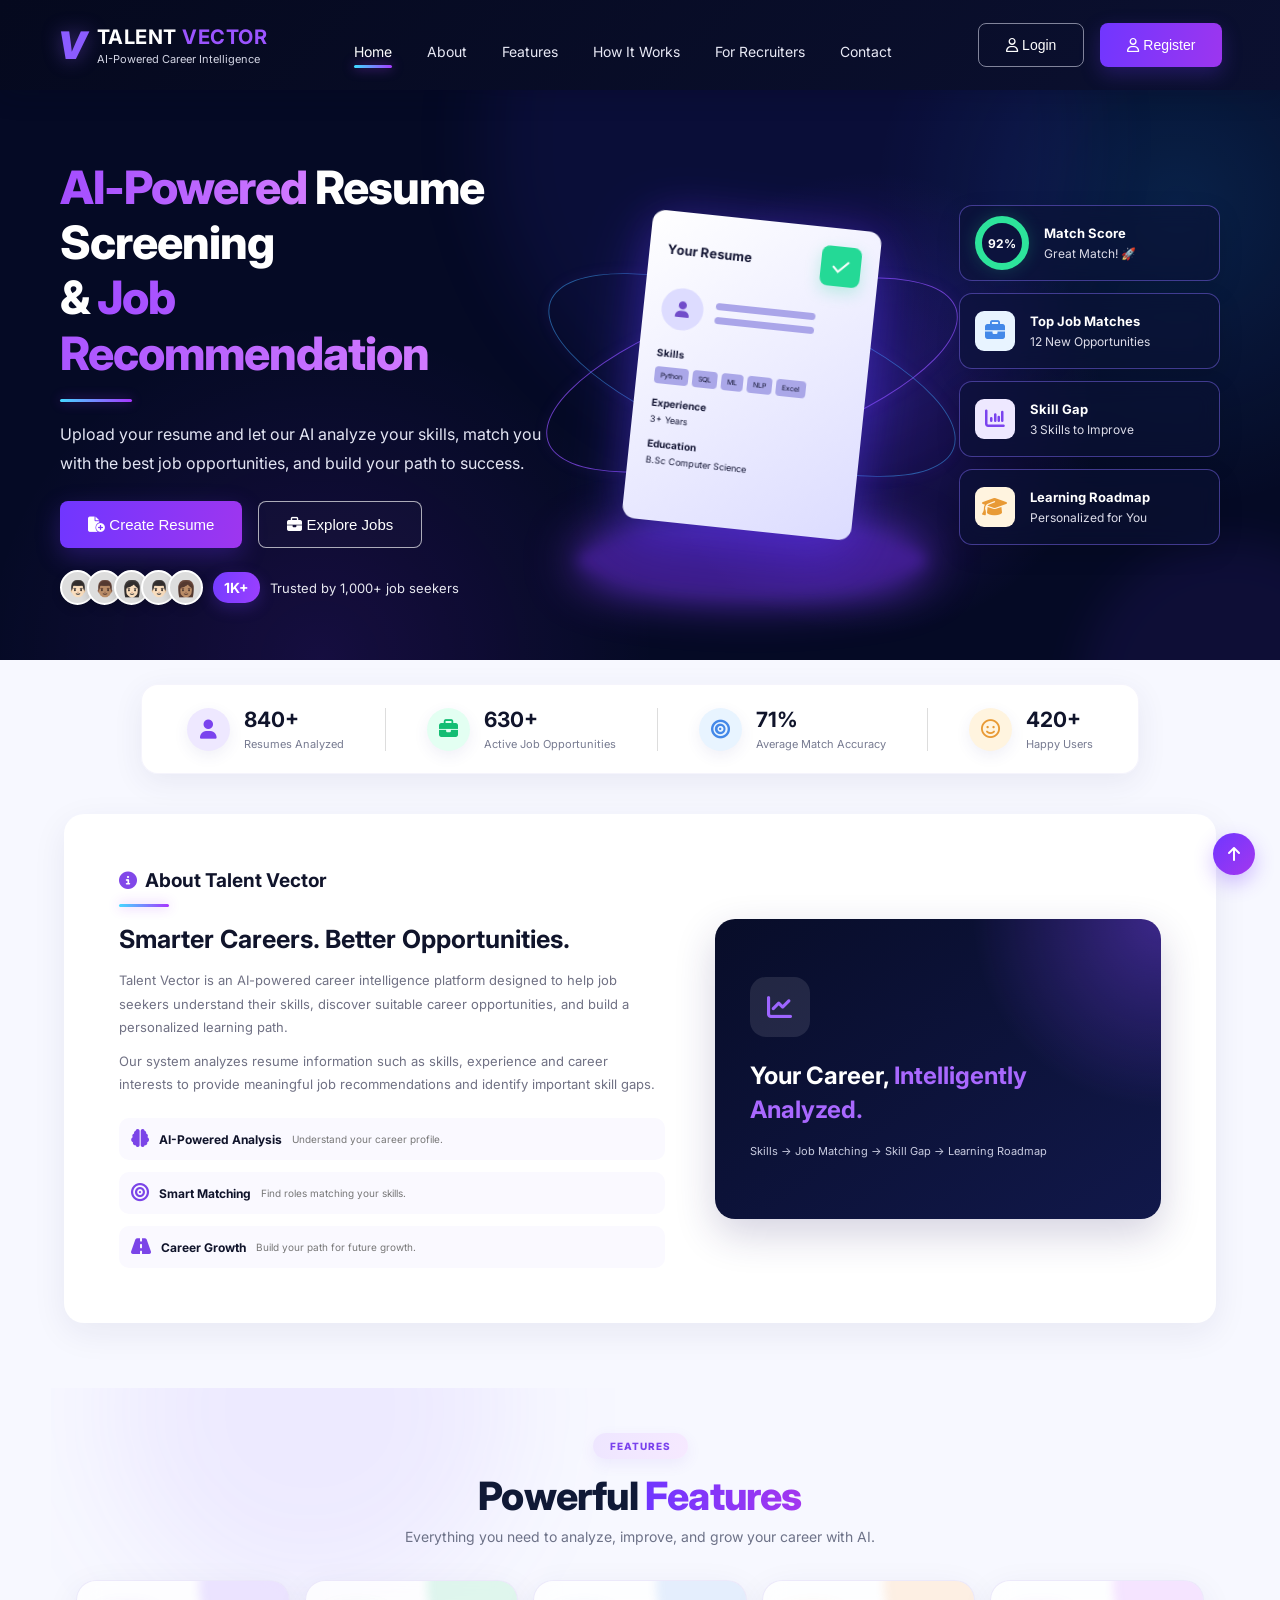
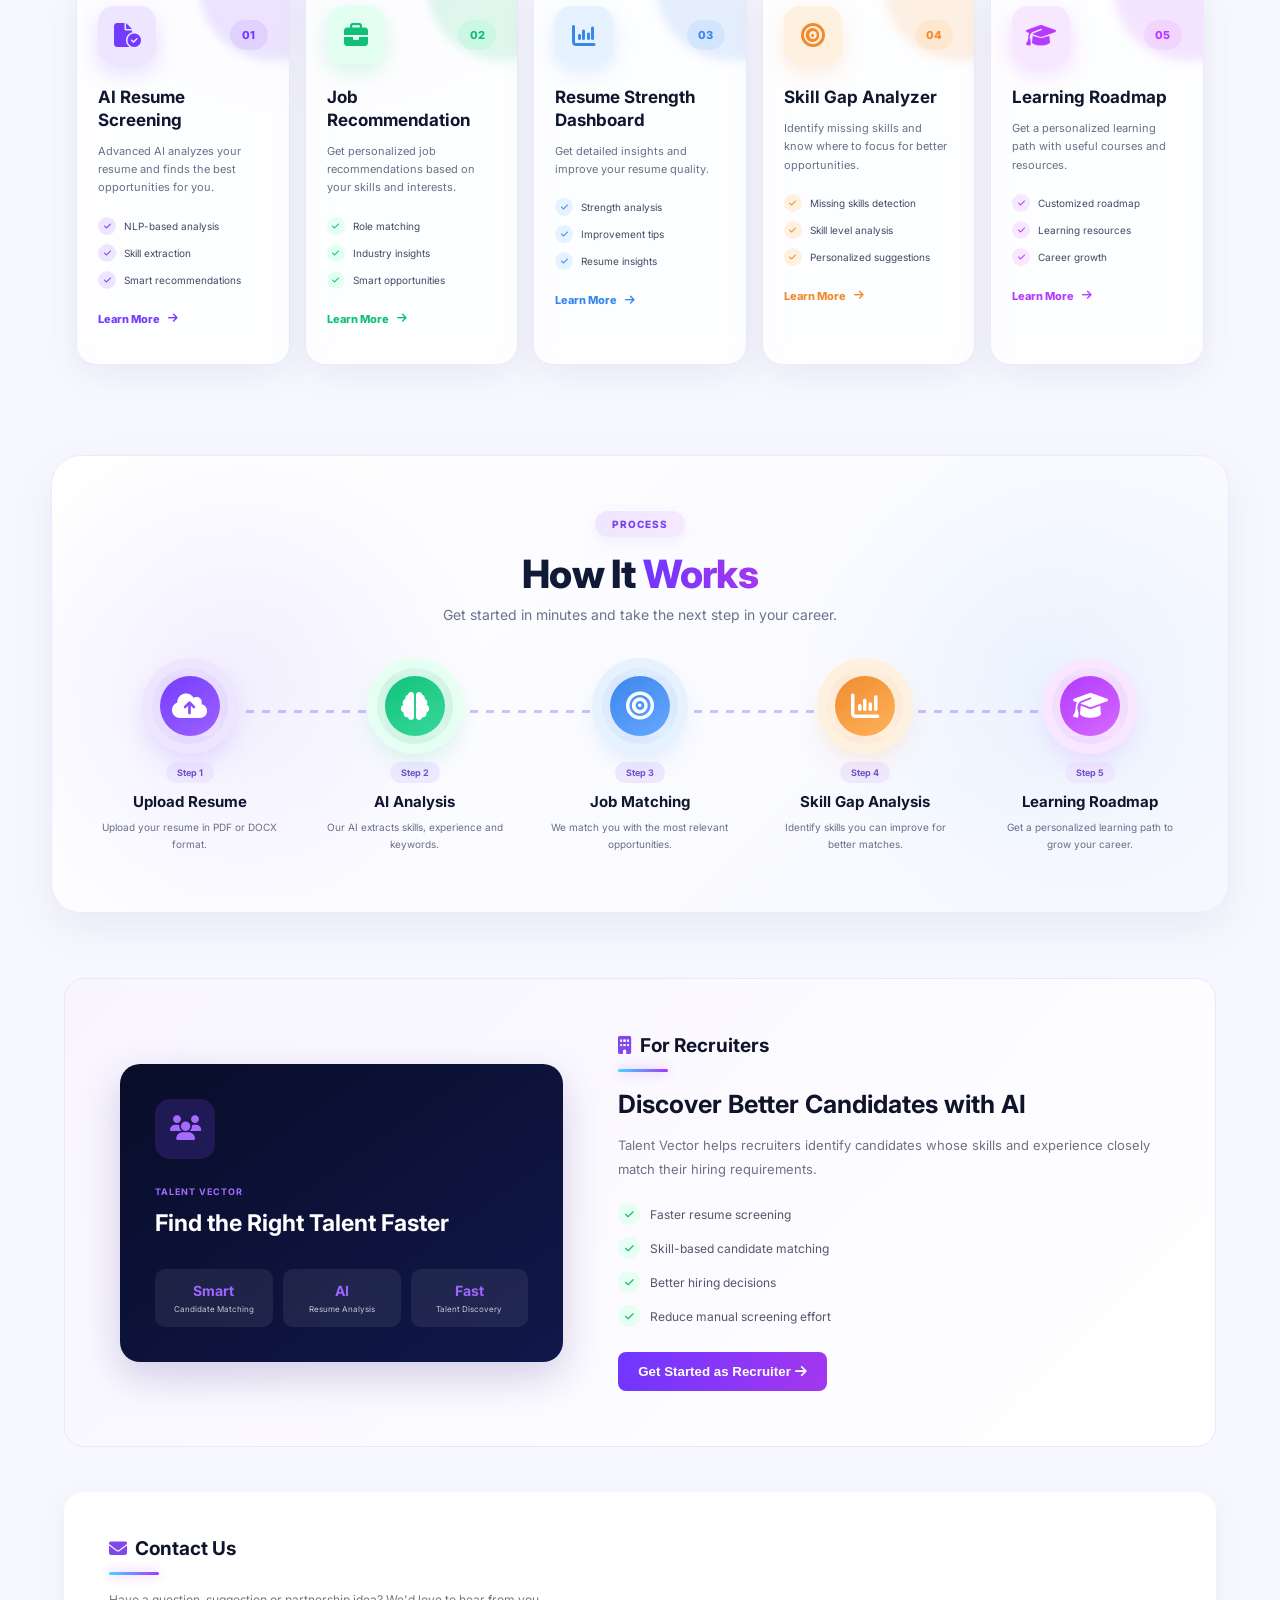
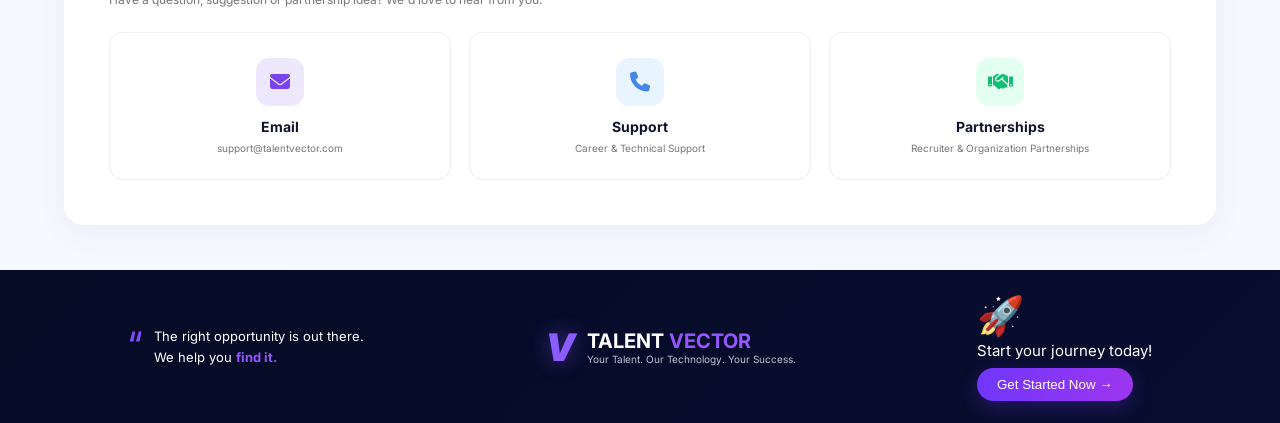
==== commit 412ecf64: "Add resume builder" ====
--- a/index.html
+++ b/index.html
@@ -127,11 +127,11 @@
         <div class="hero-buttons">
 
             <button class="primary-btn"
-                    onclick="uploadResume()">
-
-                <i class="fa-solid fa-upload"></i>
-
-                Upload Resume
+        onclick="window.location.href='resume-builder.html'">
+
+            <i class="fa-solid fa-file-circle-plus"></i>
+
+            Create Resume
 
             </button>
 
